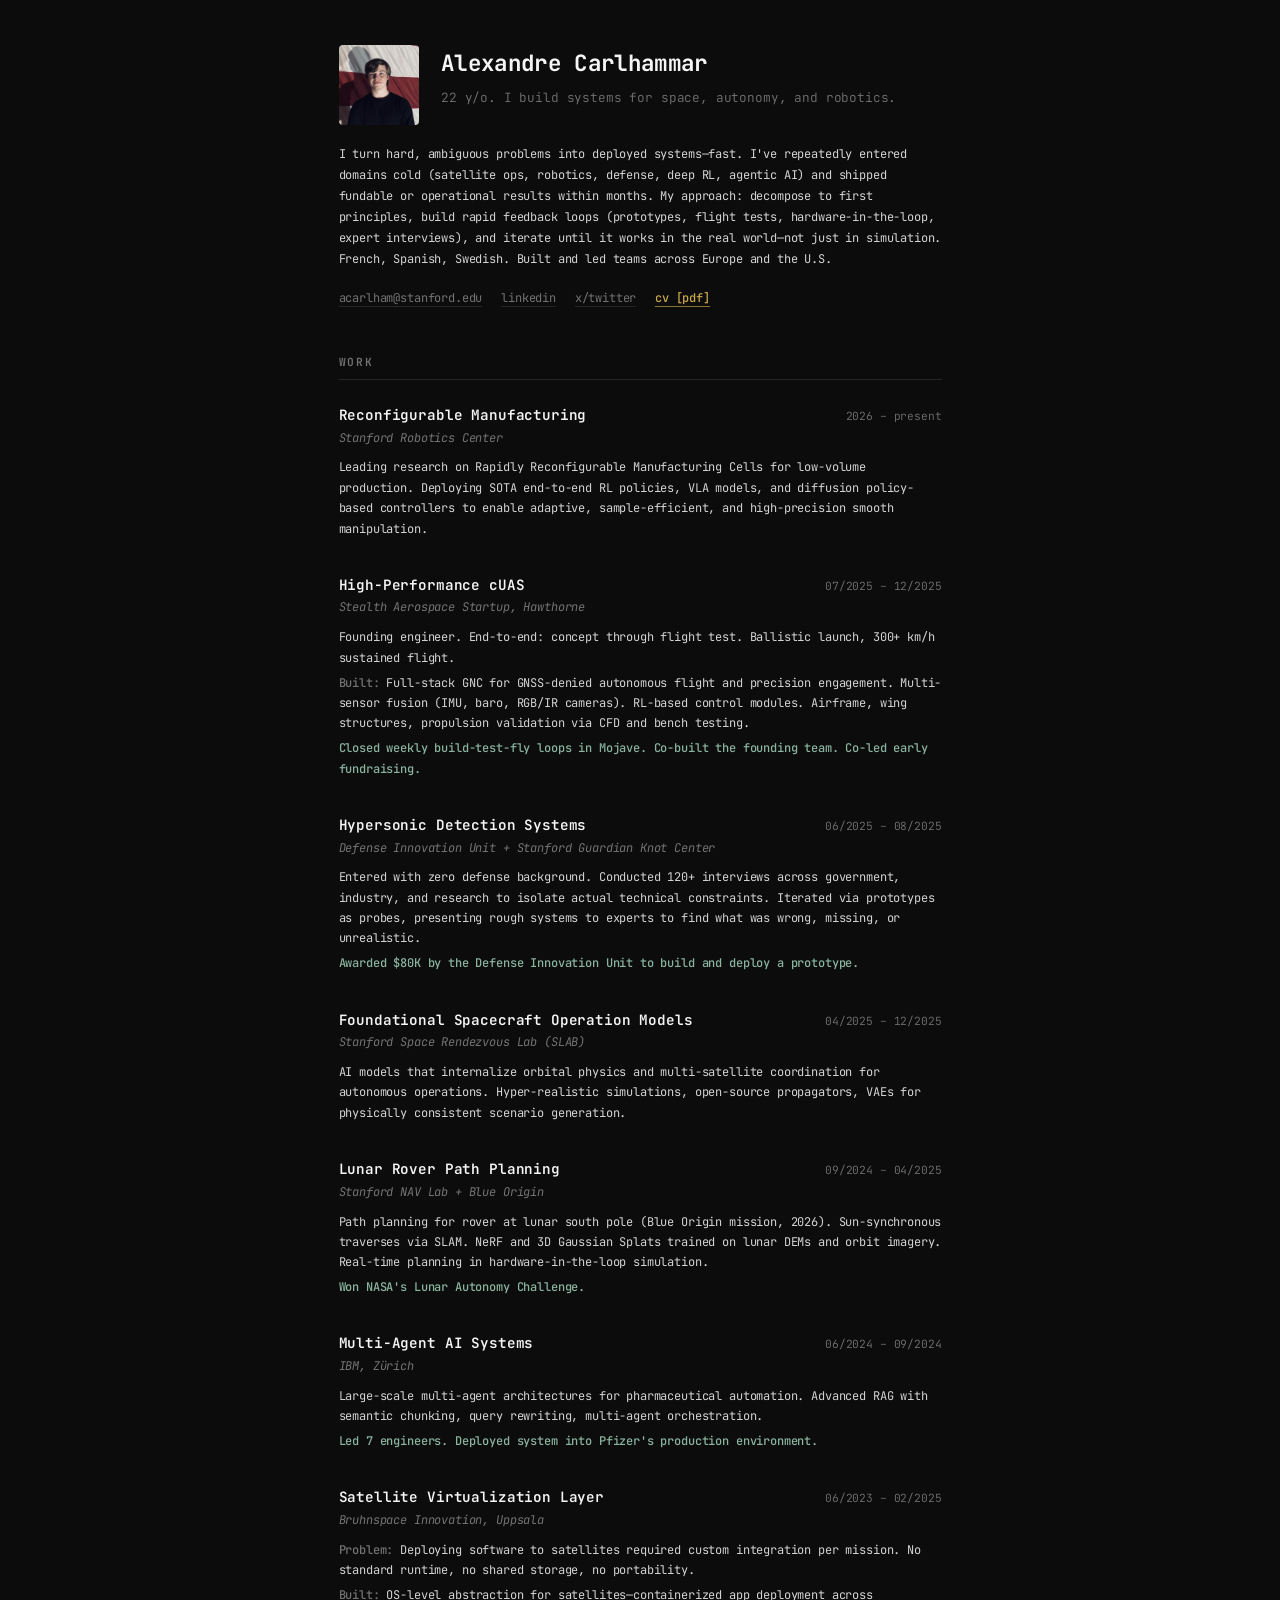
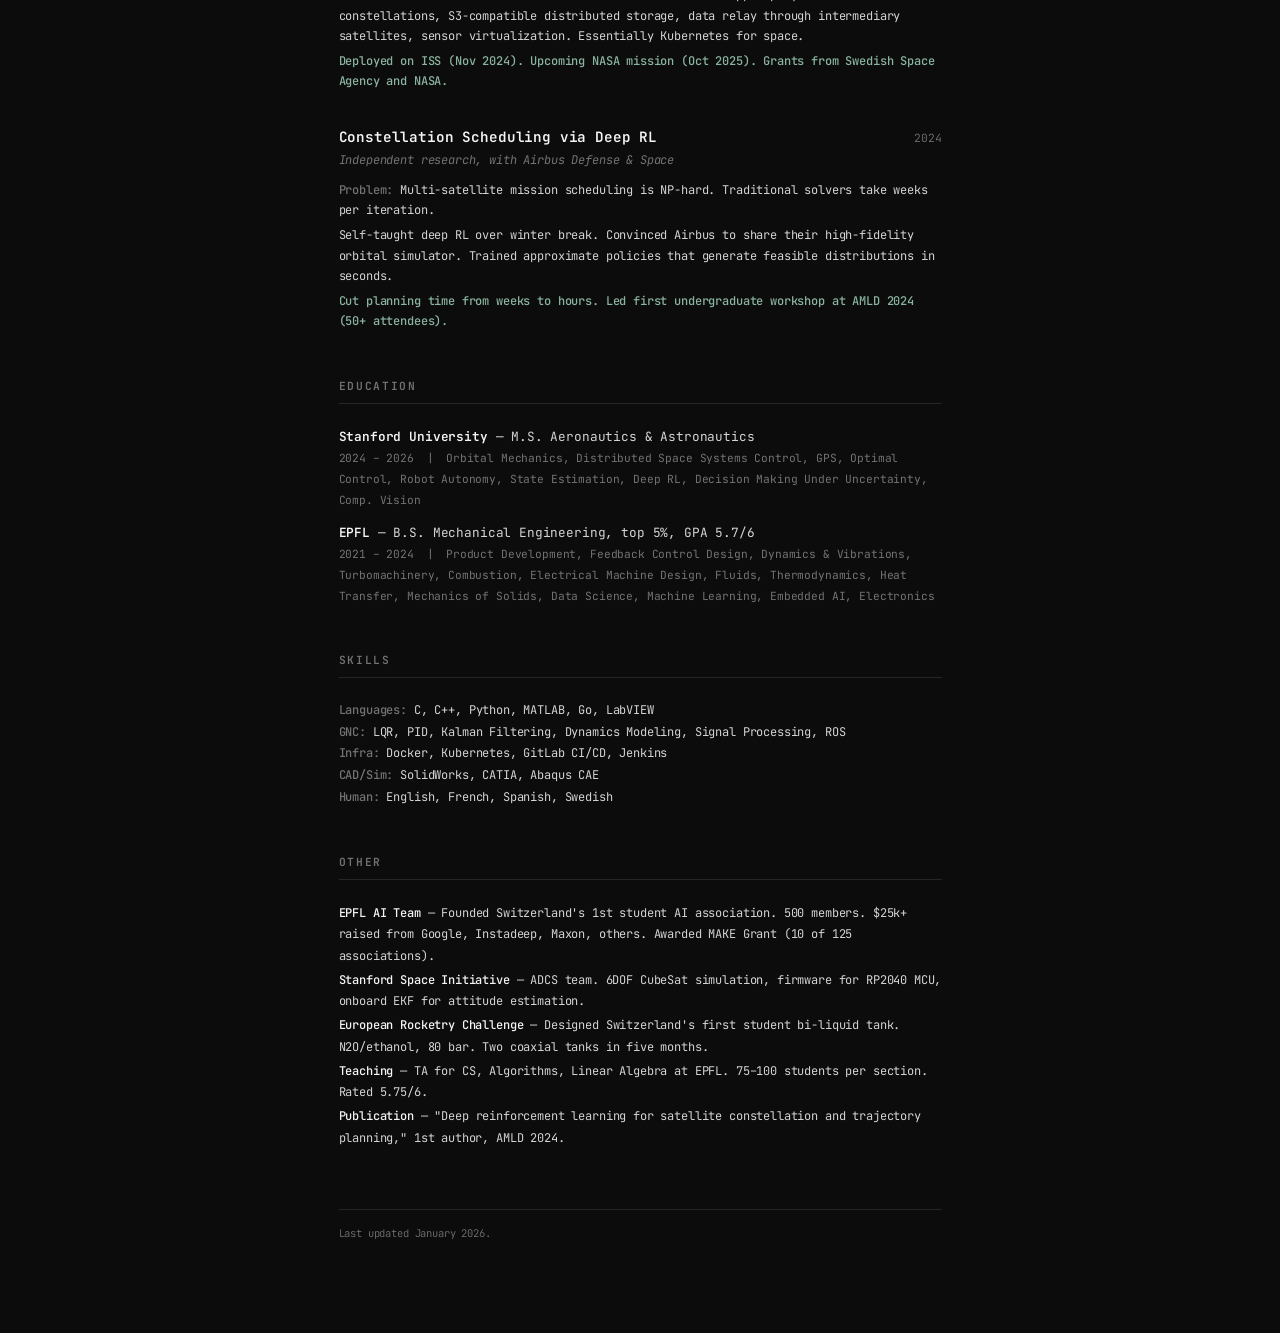
==== index.html @ ad72a918 "Clarify IBM/Pfizer deployment wording" ====
<!DOCTYPE html>
<html lang="en">
<head>
<meta charset="UTF-8">
<meta name="viewport" content="width=device-width, initial-scale=1.0">
<title>Alexandre Carlhammar</title>
<meta name="description" content="Systems engineer. Space, autonomy, robotics. Stanford MS Aero/Astro. Satellite systems deployed on ISS, autonomous UAS, lunar rover path planning, deep RL for constellation scheduling.">
<meta name="author" content="Alexandre Carlhammar">
<meta name="keywords" content="Alexandre Carlhammar, aerospace engineer, Stanford, EPFL, satellite systems, autonomous systems, GNC, deep reinforcement learning, space robotics">
<link rel="canonical" href="https://carlhammaralexandre.com/">

<!-- Open Graph -->
<meta property="og:type" content="website">
<meta property="og:title" content="Alexandre Carlhammar">
<meta property="og:description" content="Systems engineer. Space, autonomy, robotics. Satellite software deployed on ISS, autonomous UAS, lunar rover planning, deep RL for constellation scheduling.">
<meta property="og:url" content="https://carlhammaralexandre.com/">
<meta property="og:image" content="https://carlhammaralexandre.com/face_pic.jpg">
<meta property="og:site_name" content="Alexandre Carlhammar">

<!-- Twitter Card -->
<meta name="twitter:card" content="summary">
<meta name="twitter:title" content="Alexandre Carlhammar">
<meta name="twitter:description" content="Systems engineer. Space, autonomy, robotics. Satellite software deployed on ISS, autonomous UAS, lunar rover planning, deep RL for constellation scheduling.">
<meta name="twitter:image" content="https://carlhammaralexandre.com/face_pic.jpg">
<meta name="twitter:site" content="@acarlham">
<meta name="twitter:creator" content="@acarlham">
<style>
  @import url('https://fonts.googleapis.com/css2?family=JetBrains+Mono:ital,wght@0,300;0,400;0,500;0,600;0,700;1,400&display=swap');

  *, *::before, *::after { margin: 0; padding: 0; box-sizing: border-box; }

  :root {
    --bg: #0c0c0c;
    --fg: #d4d4d4;
    --fg-dim: #737373;
    --fg-bright: #f5f5f5;
    --accent: #c9a84c;
    --accent-dim: #8a7233;
    --result-color: #8ab4a0;
    --rule: #262626;
    --max-w: 72ch;
  }

  html {
    font-size: 15px;
    -webkit-text-size-adjust: 100%;
  }

  body {
    font-family: 'JetBrains Mono', 'SF Mono', 'Cascadia Code', 'Fira Code', 'Consolas', monospace;
    background: var(--bg);
    color: var(--fg);
    line-height: 1.65;
    padding: 3rem 1.5rem 6rem;
    max-width: var(--max-w);
    margin: 0 auto;
    font-weight: 400;
    letter-spacing: -0.01em;
  }

  a {
    color: var(--accent);
    text-decoration: none;
    border-bottom: 1px solid var(--accent-dim);
    transition: border-color 0.15s;
  }
  a:hover {
    border-color: var(--accent);
  }

  /* ── Header ── */
  header {
    margin-bottom: 3rem;
  }

  .header-top {
    display: flex;
    align-items: flex-start;
    gap: 1.5rem;
    margin-bottom: 1.25rem;
  }

  .headshot {
    width: 80px;
    height: 80px;
    border-radius: 4px;
    object-fit: cover;
    flex-shrink: 0;
    filter: grayscale(30%);
  }

  .header-text {
    flex: 1;
  }

  h1 {
    font-size: 1.5rem;
    font-weight: 700;
    color: var(--fg-bright);
    letter-spacing: -0.03em;
    margin-bottom: 0.35rem;
  }

  .tagline {
    color: var(--fg-dim);
    font-size: 0.85rem;
    font-weight: 300;
    margin-bottom: 0;
  }

  .about {
    font-size: 0.8rem;
    color: var(--fg);
    line-height: 1.75;
    margin-bottom: 1.25rem;
  }

  .contact {
    font-size: 0.8rem;
    color: var(--fg-dim);
    display: flex;
    flex-wrap: wrap;
    gap: 0.25rem 1.25rem;
  }

  .contact a {
    color: var(--fg-dim);
    border-bottom-color: var(--rule);
  }
  .contact a:hover {
    color: var(--accent);
    border-bottom-color: var(--accent);
  }

  .cv-link {
    color: var(--accent) !important;
    border-bottom-color: var(--accent-dim) !important;
    font-weight: 500;
  }
  .cv-link:hover {
    border-bottom-color: var(--accent) !important;
  }

  /* ── Sections ── */
  section {
    margin-bottom: 3rem;
  }

  h2 {
    font-size: 0.75rem;
    font-weight: 600;
    color: var(--fg-dim);
    text-transform: uppercase;
    letter-spacing: 0.15em;
    margin-bottom: 1.5rem;
    padding-bottom: 0.5rem;
    border-bottom: 1px solid var(--rule);
  }

  /* ── Project entries ── */
  .project {
    margin-bottom: 2.25rem;
  }

  .project-header {
    display: flex;
    justify-content: space-between;
    align-items: baseline;
    flex-wrap: wrap;
    gap: 0.25rem 1rem;
    margin-bottom: 0.15rem;
  }

  .project-title {
    font-size: 0.95rem;
    font-weight: 600;
    color: var(--fg-bright);
  }

  .project-meta {
    font-size: 0.75rem;
    color: var(--fg-dim);
    font-weight: 300;
    white-space: nowrap;
  }

  .project-org {
    font-size: 0.8rem;
    color: var(--fg-dim);
    font-weight: 400;
    font-style: italic;
    margin-bottom: 0.6rem;
  }

  .project-body {
    font-size: 0.8rem;
    color: var(--fg);
    line-height: 1.7;
  }

  .project-body p {
    margin-bottom: 0.3rem;
  }

  .label {
    color: var(--fg-dim);
    font-weight: 500;
  }

  .result {
    color: var(--result-color);
    font-weight: 500;
  }

  /* ── Compact lists ── */
  .edu-entry {
    margin-bottom: 0.75rem;
    font-size: 0.85rem;
  }

  .edu-entry .school {
    font-weight: 600;
    color: var(--fg-bright);
  }

  .edu-entry .degree {
    color: var(--fg);
  }

  .edu-entry .dates {
    color: var(--fg-dim);
    font-size: 0.75rem;
  }

  .skills-list {
    font-size: 0.8rem;
    color: var(--fg);
    line-height: 1.8;
  }

  .skills-list .cat {
    color: var(--fg-dim);
    font-weight: 500;
  }

  .other-list {
    font-size: 0.8rem;
    line-height: 1.8;
    color: var(--fg);
  }

  .other-item {
    margin-bottom: 0.15rem;
  }

  .other-item .highlight {
    color: var(--fg-bright);
    font-weight: 500;
  }

  /* ── Footer ── */
  footer {
    margin-top: 4rem;
    padding-top: 1rem;
    border-top: 1px solid var(--rule);
    font-size: 0.7rem;
    color: var(--fg-dim);
    font-weight: 300;
  }

  /* ── Responsive ── */
  @media (max-width: 520px) {
    html { font-size: 14px; }
    body { padding: 2rem 1.25rem 4rem; }
    .project-header { flex-direction: column; gap: 0; }
  }
</style>
</head>
<body>

<header>
  <div class="header-top">
    <img src="face_pic.jpg" alt="Alexandre Carlhammar" class="headshot">
    <div class="header-text">
      <h1>Alexandre Carlhammar</h1>
      <p class="tagline">22 y/o. I build systems for space, autonomy, and robotics.</p>
    </div>
  </div>
  <p class="about">I turn hard, ambiguous problems into deployed systems&mdash;fast. I've repeatedly entered domains cold (satellite ops, robotics, defense, deep RL, agentic AI) and shipped fundable or operational results within months. My approach: decompose to first principles, build rapid feedback loops (prototypes, flight tests, hardware-in-the-loop, expert interviews), and iterate until it works in the real world&mdash;not just in simulation. French, Spanish, Swedish. Built and led teams across Europe and the U.S.</p>
  <div class="contact">
    <span><a href="mailto:acarlham@stanford.edu">acarlham@stanford.edu</a></span>
    <span><a href="https://www.linkedin.com/in/alexandre-carlhammar">linkedin</a></span>
    <span><a href="https://x.com/acarlham">x/twitter</a></span>
    <span><a class="cv-link" href="CARLHAMMAR_Alexandre_CV_012026.pdf">cv [pdf]</a></span>
  </div>
</header>

<section>
  <h2>Work</h2>

  <div class="project">
    <div class="project-header">
      <span class="project-title">Reconfigurable Manufacturing</span>
      <span class="project-meta">2026 &ndash; present</span>
    </div>
    <div class="project-org">Stanford Robotics Center</div>
    <div class="project-body">
      <p>Leading research on Rapidly Reconfigurable Manufacturing Cells for low-volume production. Deploying SOTA end-to-end RL policies, VLA models, and diffusion policy-based controllers to enable adaptive, sample-efficient, and high-precision smooth manipulation.</p>
    </div>
  </div>

  <div class="project">
    <div class="project-header">
      <span class="project-title">High-Performance cUAS</span>
      <span class="project-meta">07/2025 &ndash; 12/2025</span>
    </div>
    <div class="project-org">Stealth Aerospace Startup, Hawthorne</div>
    <div class="project-body">
      <p>Founding engineer. End-to-end: concept through flight test. Ballistic launch, 300+ km/h sustained flight.</p>
      <p><span class="label">Built:</span> Full-stack GNC for GNSS-denied autonomous flight and precision engagement. Multi-sensor fusion (IMU, baro, RGB/IR cameras). RL-based control modules. Airframe, wing structures, propulsion validation via CFD and bench testing.</p>
      <p><span class="result">Closed weekly build-test-fly loops in Mojave. Co-built the founding team. Co-led early fundraising.</span></p>
    </div>
  </div>

  <div class="project">
    <div class="project-header">
      <span class="project-title">Hypersonic Detection Systems</span>
      <span class="project-meta">06/2025 &ndash; 08/2025</span>
    </div>
    <div class="project-org">Defense Innovation Unit + Stanford Guardian Knot Center</div>
    <div class="project-body">
      <p>Entered with zero defense background. Conducted 120+ interviews across government, industry, and research to isolate actual technical constraints. Iterated via prototypes as probes, presenting rough systems to experts to find what was wrong, missing, or unrealistic.</p>
      <p><span class="result">Awarded $80K by the Defense Innovation Unit to build and deploy a prototype.</span></p>
    </div>
  </div>

  <div class="project">
    <div class="project-header">
      <span class="project-title">Foundational Spacecraft Operation Models</span>
      <span class="project-meta">04/2025 &ndash; 12/2025</span>
    </div>
    <div class="project-org">Stanford Space Rendezvous Lab (SLAB)</div>
    <div class="project-body">
      <p>AI models that internalize orbital physics and multi-satellite coordination for autonomous operations. Hyper-realistic simulations, open-source propagators, VAEs for physically consistent scenario generation.</p>
    </div>
  </div>

  <div class="project">
    <div class="project-header">
      <span class="project-title">Lunar Rover Path Planning</span>
      <span class="project-meta">09/2024 &ndash; 04/2025</span>
    </div>
    <div class="project-org">Stanford NAV Lab + Blue Origin</div>
    <div class="project-body">
      <p>Path planning for rover at lunar south pole (Blue Origin mission, 2026). Sun-synchronous traverses via SLAM. NeRF and 3D Gaussian Splats trained on lunar DEMs and orbit imagery. Real-time planning in hardware-in-the-loop simulation.</p>
      <p><span class="result">Won NASA's Lunar Autonomy Challenge.</span></p>
    </div>
  </div>

  <div class="project">
    <div class="project-header">
      <span class="project-title">Multi-Agent AI Systems</span>
      <span class="project-meta">06/2024 &ndash; 09/2024</span>
    </div>
    <div class="project-org">IBM, Z&uuml;rich</div>
    <div class="project-body">
      <p>Large-scale multi-agent architectures for pharmaceutical automation. Advanced RAG with semantic chunking, query rewriting, multi-agent orchestration.</p>
      <p><span class="result">Led 7 engineers. Deployed system into Pfizer's production environment.</span></p>
    </div>
  </div>

  <div class="project">
    <div class="project-header">
      <span class="project-title">Satellite Virtualization Layer</span>
      <span class="project-meta">06/2023 &ndash; 02/2025</span>
    </div>
    <div class="project-org">Bruhnspace Innovation, Uppsala</div>
    <div class="project-body">
      <p><span class="label">Problem:</span> Deploying software to satellites required custom integration per mission. No standard runtime, no shared storage, no portability.</p>
      <p><span class="label">Built:</span> OS-level abstraction for satellites&mdash;containerized app deployment across constellations, S3-compatible distributed storage, data relay through intermediary satellites, sensor virtualization. Essentially Kubernetes for space.</p>
      <p><span class="result">Deployed on ISS (Nov 2024). Upcoming NASA mission (Oct 2025). Grants from Swedish Space Agency and NASA.</span></p>
    </div>
  </div>

  <div class="project">
    <div class="project-header">
      <span class="project-title">Constellation Scheduling via Deep RL</span>
      <span class="project-meta">2024</span>
    </div>
    <div class="project-org">Independent research, with Airbus Defense &amp; Space</div>
    <div class="project-body">
      <p><span class="label">Problem:</span> Multi-satellite mission scheduling is NP-hard. Traditional solvers take weeks per iteration.</p>
      <p>Self-taught deep RL over winter break. Convinced Airbus to share their high-fidelity orbital simulator. Trained approximate policies that generate feasible distributions in seconds.</p>
      <p><span class="result">Cut planning time from weeks to hours. Led first undergraduate workshop at AMLD 2024 (50+ attendees).</span></p>
    </div>
  </div>

</section>

<section>
  <h2>Education</h2>
  <div class="edu-entry">
    <span class="school">Stanford University</span> &mdash; <span class="degree">M.S. Aeronautics &amp; Astronautics</span><br>
    <span class="dates">2024 &ndash; 2026 &ensp;|&ensp; Orbital Mechanics, Distributed Space Systems Control, GPS, Optimal Control, Robot Autonomy, State Estimation, Deep RL, Decision Making Under Uncertainty, Comp. Vision</span>
  </div>
  <div class="edu-entry">
    <span class="school">EPFL</span> &mdash; <span class="degree">B.S. Mechanical Engineering, top 5%, GPA 5.7/6</span><br>
    <span class="dates">2021 &ndash; 2024 &ensp;|&ensp; Product Development, Feedback Control Design, Dynamics &amp; Vibrations, Turbomachinery, Combustion, Electrical Machine Design, Fluids, Thermodynamics, Heat Transfer, Mechanics of Solids, Data Science, Machine Learning, Embedded AI, Electronics</span>
  </div>
</section>

<section>
  <h2>Skills</h2>
  <div class="skills-list">
    <span class="cat">Languages:</span> C, C++, Python, MATLAB, Go, LabVIEW<br>
    <span class="cat">GNC:</span> LQR, PID, Kalman Filtering, Dynamics Modeling, Signal Processing, ROS<br>
    <span class="cat">Infra:</span> Docker, Kubernetes, GitLab CI/CD, Jenkins<br>
    <span class="cat">CAD/Sim:</span> SolidWorks, CATIA, Abaqus CAE<br>
    <span class="cat">Human:</span> English, French, Spanish, Swedish
  </div>
</section>

<section>
  <h2>Other</h2>
  <div class="other-list">
    <div class="other-item"><span class="highlight">EPFL AI Team</span> &mdash; Founded Switzerland's 1st student AI association. 500 members. $25k+ raised from Google, Instadeep, Maxon, others. Awarded MAKE Grant (10 of 125 associations).</div>
    <div class="other-item"><span class="highlight">Stanford Space Initiative</span> &mdash; ADCS team. 6DOF CubeSat simulation, firmware for RP2040 MCU, onboard EKF for attitude estimation.</div>
    <div class="other-item"><span class="highlight">European Rocketry Challenge</span> &mdash; Designed Switzerland's first student bi-liquid tank. N2O/ethanol, 80 bar. Two coaxial tanks in five months.</div>
    <div class="other-item"><span class="highlight">Teaching</span> &mdash; TA for CS, Algorithms, Linear Algebra at EPFL. 75&ndash;100 students per section. Rated 5.75/6.</div>
    <div class="other-item"><span class="highlight">Publication</span> &mdash; "Deep reinforcement learning for satellite constellation and trajectory planning," 1st author, AMLD 2024.</div>
  </div>
</section>

<footer>
  Last updated January 2026.
</footer>

</body>
</html>
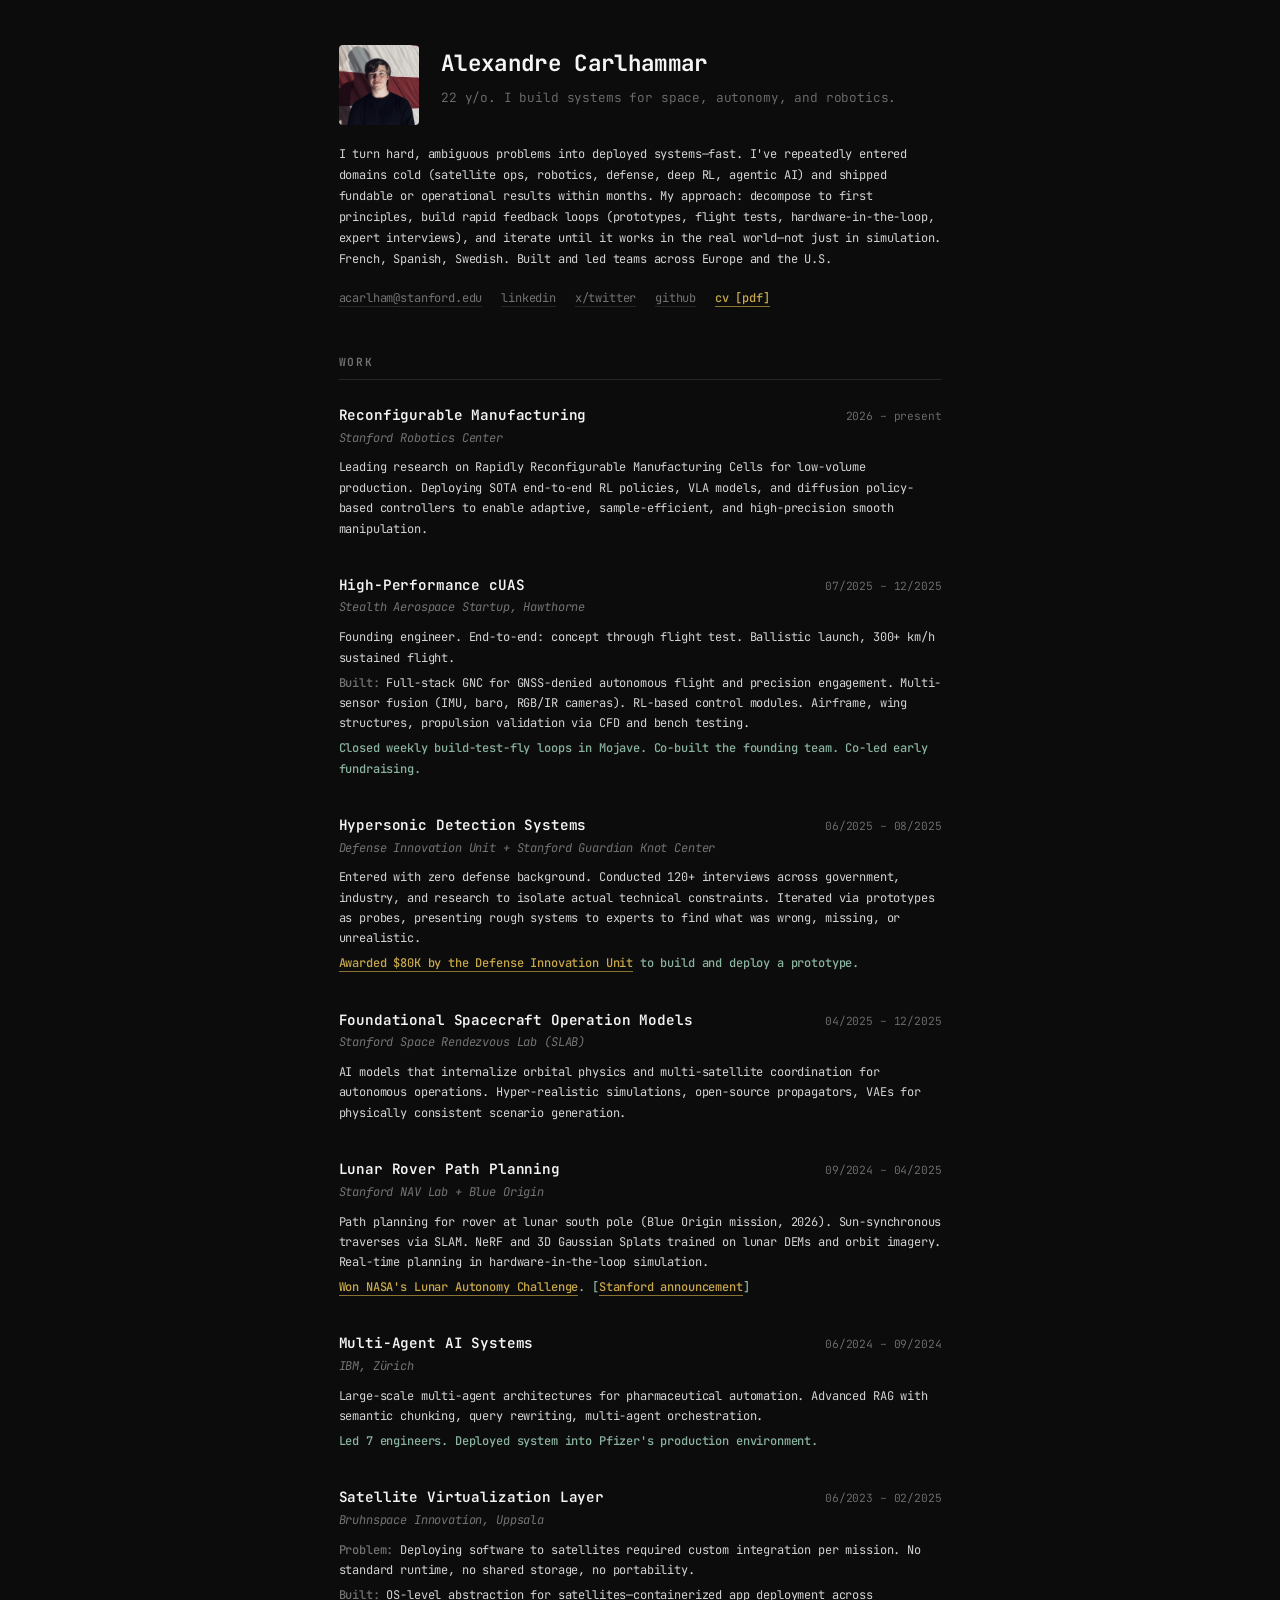
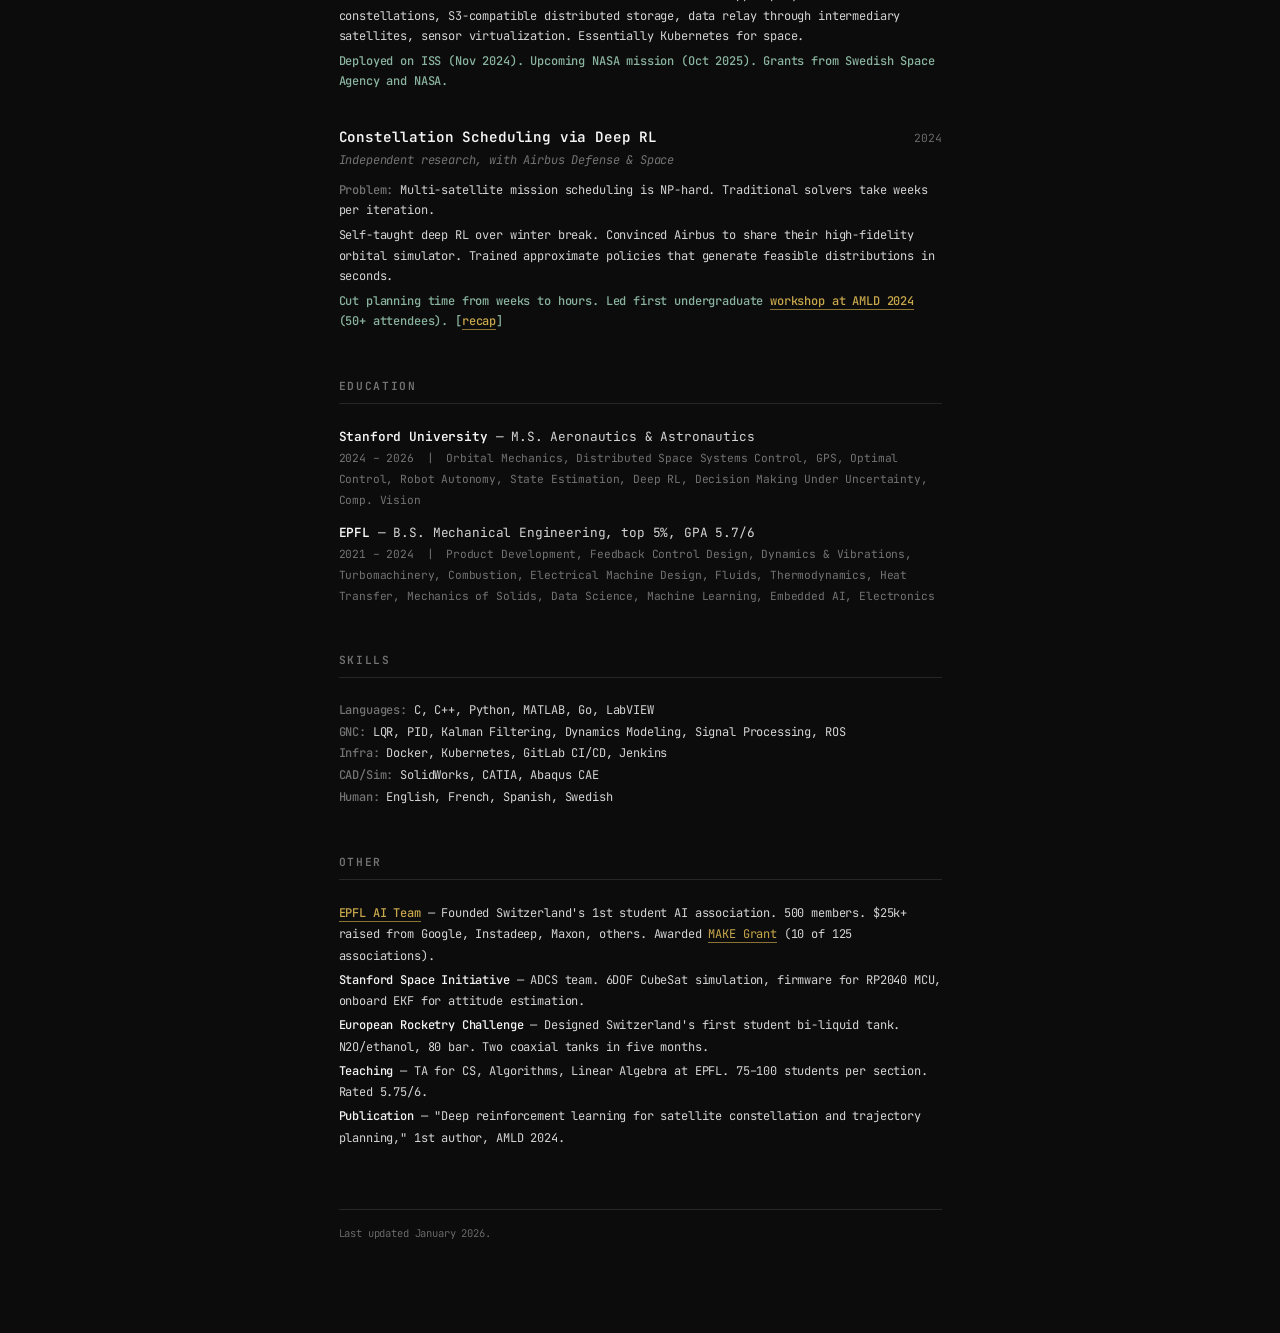
==== commit db37eb7a: "Add links to projects and GitHub to contact bar" ====
--- a/index.html
+++ b/index.html
@@ -212,6 +212,14 @@
     font-weight: 500;
   }
 
+  .result a {
+    color: var(--accent);
+    border-bottom-color: var(--accent-dim);
+  }
+  .result a:hover {
+    border-bottom-color: var(--accent);
+  }
+
   /* ── Compact lists ── */
   .edu-entry {
     margin-bottom: 0.75rem;
@@ -291,6 +299,7 @@
     <span><a href="mailto:acarlham@stanford.edu">acarlham@stanford.edu</a></span>
     <span><a href="https://www.linkedin.com/in/alexandre-carlhammar">linkedin</a></span>
     <span><a href="https://x.com/acarlham">x/twitter</a></span>
+    <span><a href="https://github.com/alex-crlhmmr">github</a></span>
     <span><a class="cv-link" href="CARLHAMMAR_Alexandre_CV_012026.pdf">cv [pdf]</a></span>
   </div>
 </header>
@@ -330,7 +339,7 @@
     <div class="project-org">Defense Innovation Unit + Stanford Guardian Knot Center</div>
     <div class="project-body">
       <p>Entered with zero defense background. Conducted 120+ interviews across government, industry, and research to isolate actual technical constraints. Iterated via prototypes as probes, presenting rough systems to experts to find what was wrong, missing, or unrealistic.</p>
-      <p><span class="result">Awarded $80K by the Defense Innovation Unit to build and deploy a prototype.</span></p>
+      <p><span class="result"><a href="https://stanfordh4d.substack.com/p/h4d-team-hyperwatch-goes-hypersonic">Awarded $80K by the Defense Innovation Unit</a> to build and deploy a prototype.</span></p>
     </div>
   </div>
 
@@ -353,7 +362,7 @@
     <div class="project-org">Stanford NAV Lab + Blue Origin</div>
     <div class="project-body">
       <p>Path planning for rover at lunar south pole (Blue Origin mission, 2026). Sun-synchronous traverses via SLAM. NeRF and 3D Gaussian Splats trained on lunar DEMs and orbit imagery. Real-time planning in hardware-in-the-loop simulation.</p>
-      <p><span class="result">Won NASA's Lunar Autonomy Challenge.</span></p>
+      <p><span class="result"><a href="https://www.nasa.gov/directorates/stmd/top-prize-awarded-in-lunar-autonomy-challenge-to-virtually-map-moons-surface/">Won NASA's Lunar Autonomy Challenge</a>. [<a href="https://www.linkedin.com/posts/stanford-university-department-of-aeronautics-astronautics_stanfordengineering-stanfordaeroastro-navlab-activity-7350950987383140354-2B20">Stanford announcement</a>]</span></p>
     </div>
   </div>
 
@@ -391,7 +400,7 @@
     <div class="project-body">
       <p><span class="label">Problem:</span> Multi-satellite mission scheduling is NP-hard. Traditional solvers take weeks per iteration.</p>
       <p>Self-taught deep RL over winter break. Convinced Airbus to share their high-fidelity orbital simulator. Trained approximate policies that generate feasible distributions in seconds.</p>
-      <p><span class="result">Cut planning time from weeks to hours. Led first undergraduate workshop at AMLD 2024 (50+ attendees).</span></p>
+      <p><span class="result">Cut planning time from weeks to hours. Led first undergraduate <a href="https://x.com/appliedmldays/status/1771847099535020448">workshop at AMLD 2024</a> (50+ attendees). [<a href="https://www.linkedin.com/posts/alexandre-carlhammar_reflecting-on-a-fantastic-experience-two-activity-7184822621979447296-3ujh">recap</a>]</span></p>
     </div>
   </div>
 
@@ -423,7 +432,7 @@
 <section>
   <h2>Other</h2>
   <div class="other-list">
-    <div class="other-item"><span class="highlight">EPFL AI Team</span> &mdash; Founded Switzerland's 1st student AI association. 500 members. $25k+ raised from Google, Instadeep, Maxon, others. Awarded MAKE Grant (10 of 125 associations).</div>
+    <div class="other-item"><span class="highlight"><a href="https://epflaiteam.ch/home">EPFL AI Team</a></span> &mdash; Founded Switzerland's 1st student AI association. 500 members. $25k+ raised from Google, Instadeep, Maxon, others. Awarded <a href="https://make.epfl.ch/projects/33/association-epfl-ai-team-33">MAKE Grant</a> (10 of 125 associations).</div>
     <div class="other-item"><span class="highlight">Stanford Space Initiative</span> &mdash; ADCS team. 6DOF CubeSat simulation, firmware for RP2040 MCU, onboard EKF for attitude estimation.</div>
     <div class="other-item"><span class="highlight">European Rocketry Challenge</span> &mdash; Designed Switzerland's first student bi-liquid tank. N2O/ethanol, 80 bar. Two coaxial tanks in five months.</div>
     <div class="other-item"><span class="highlight">Teaching</span> &mdash; TA for CS, Algorithms, Linear Algebra at EPFL. 75&ndash;100 students per section. Rated 5.75/6.</div>
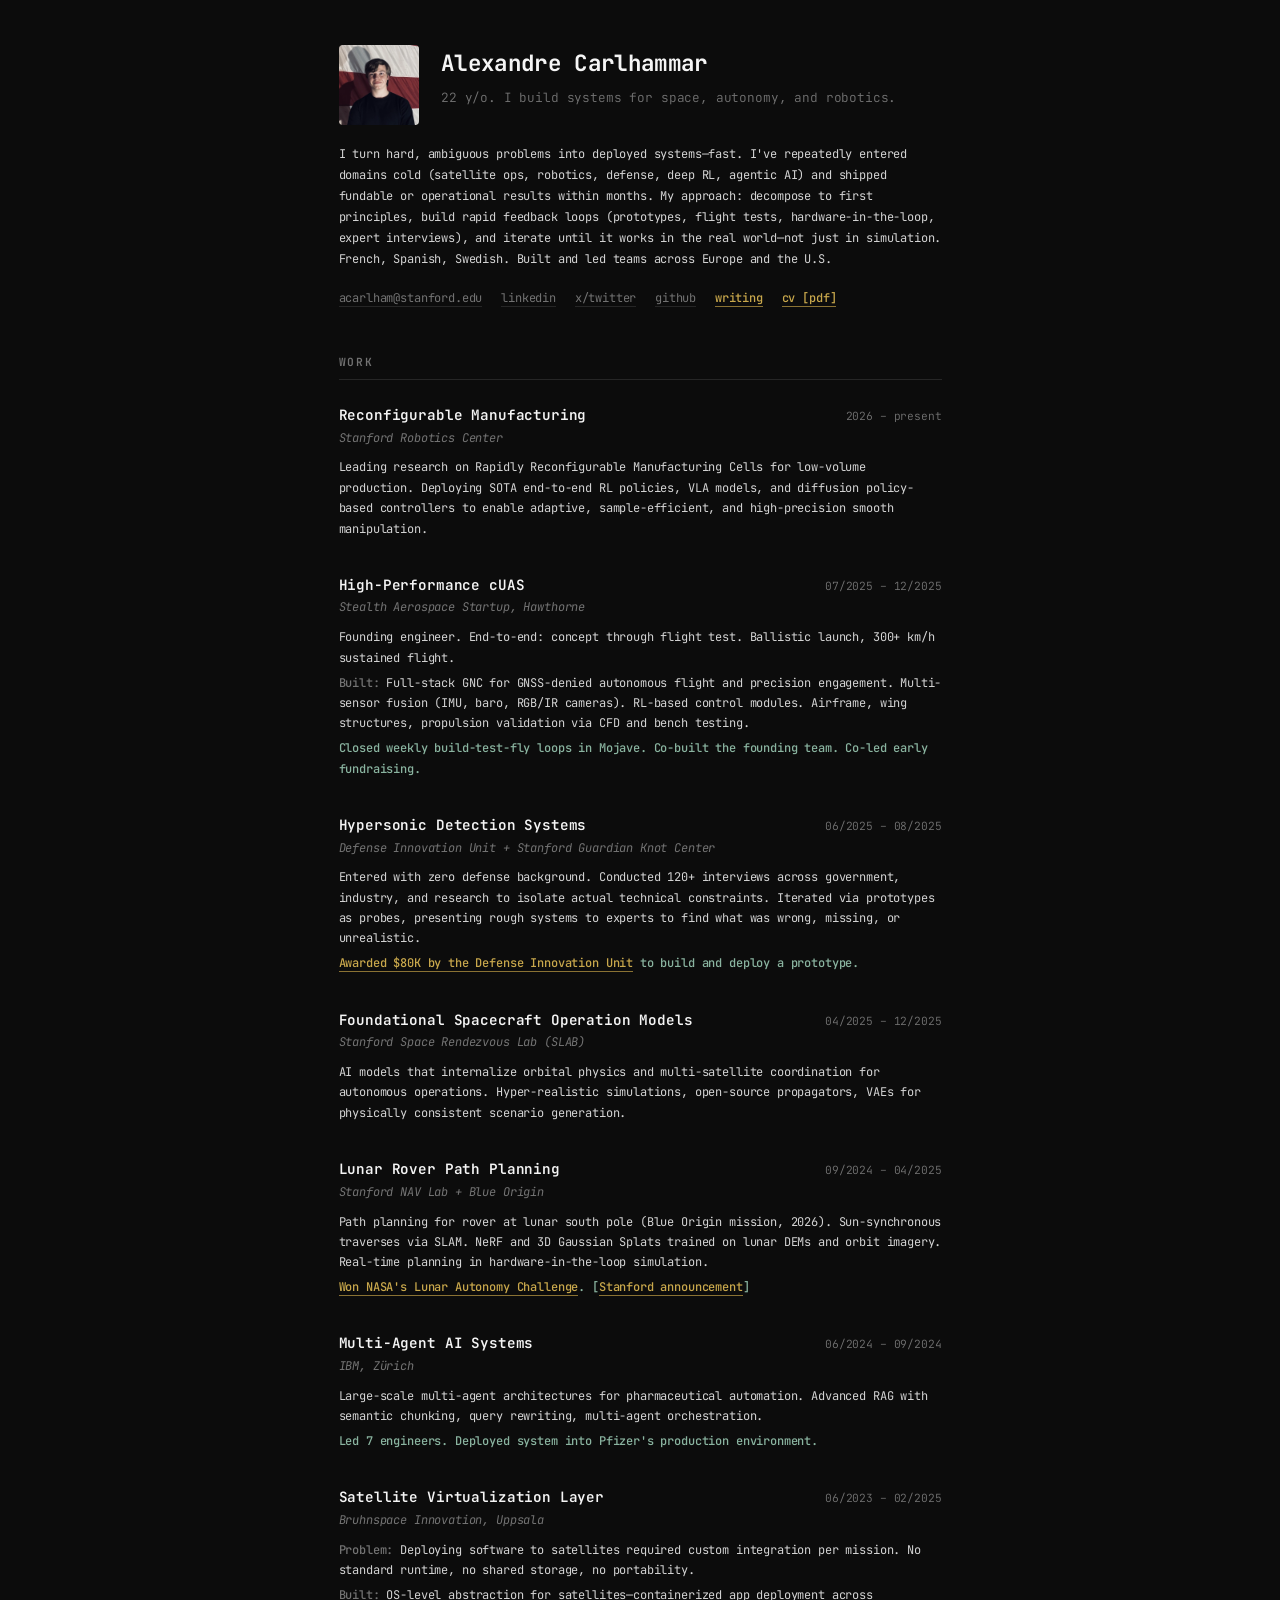
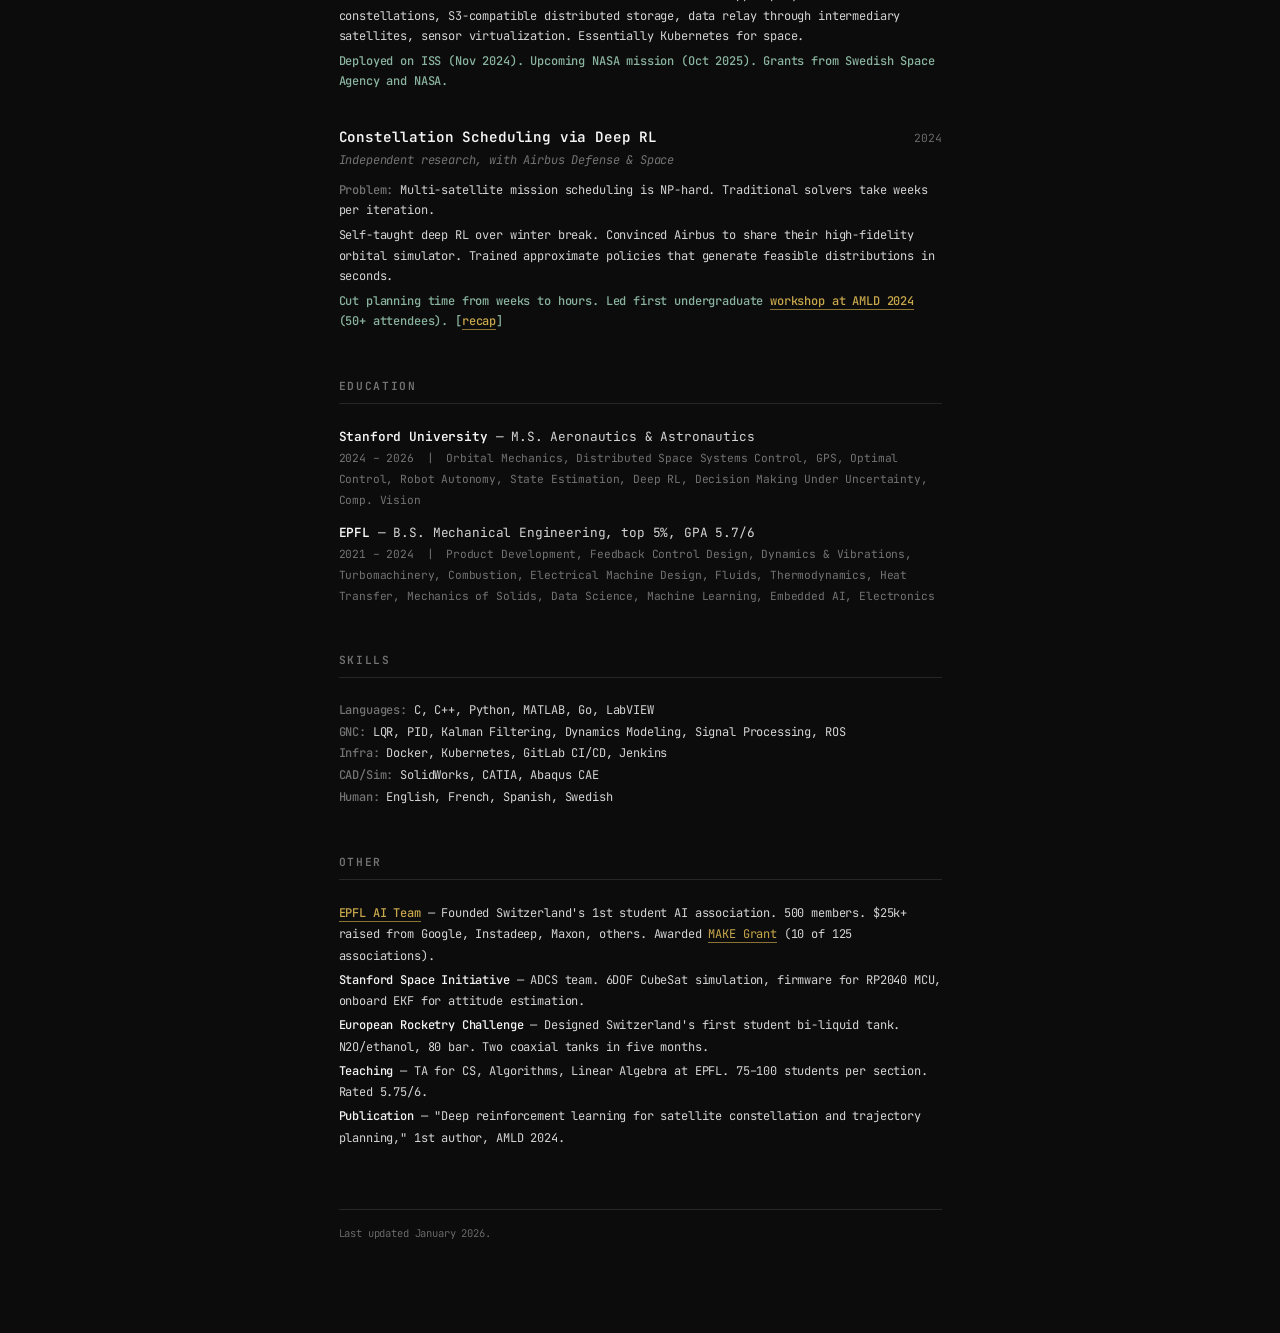
==== commit 987498b0: "Add writing section with essay: The Trunk, Not The Leaf - Writing index page listing essays - Full e" ====
--- a/index.html
+++ b/index.html
@@ -3,7 +3,9 @@
 <head>
 <meta charset="UTF-8">
 <meta name="viewport" content="width=device-width, initial-scale=1.0">
+<meta name="format-detection" content="telephone=no, date=no, email=no, address=no">
 <title>Alexandre Carlhammar</title>
+<link rel="icon" href="data:image/svg+xml,<svg xmlns='http://www.w3.org/2000/svg' viewBox='0 0 32 32'><rect width='32' height='32' rx='4' fill='%230c0c0c'/><text x='16' y='22' font-family='monospace' font-size='16' font-weight='bold' fill='%23c9a84c' text-anchor='middle'>AC</text></svg>">
 <meta name="description" content="Systems engineer. Space, autonomy, robotics. Stanford MS Aero/Astro. Satellite systems deployed on ISS, autonomous UAS, lunar rover path planning, deep RL for constellation scheduling.">
 <meta name="author" content="Alexandre Carlhammar">
 <meta name="keywords" content="Alexandre Carlhammar, aerospace engineer, Stanford, EPFL, satellite systems, autonomous systems, GNC, deep reinforcement learning, space robotics">
@@ -300,7 +302,8 @@
     <span><a href="https://www.linkedin.com/in/alexandre-carlhammar">linkedin</a></span>
     <span><a href="https://x.com/acarlham">x/twitter</a></span>
     <span><a href="https://github.com/alex-crlhmmr">github</a></span>
-    <span><a class="cv-link" href="CARLHAMMAR_Alexandre_CV_012026.pdf">cv [pdf]</a></span>
+    <span><a class="cv-link" href="writing.html">writing</a></span>
+    <span><a class="cv-link" href="CARLHAMMAR_Alexandre_CV_020326.pdf">cv [pdf]</a></span>
   </div>
 </header>
 
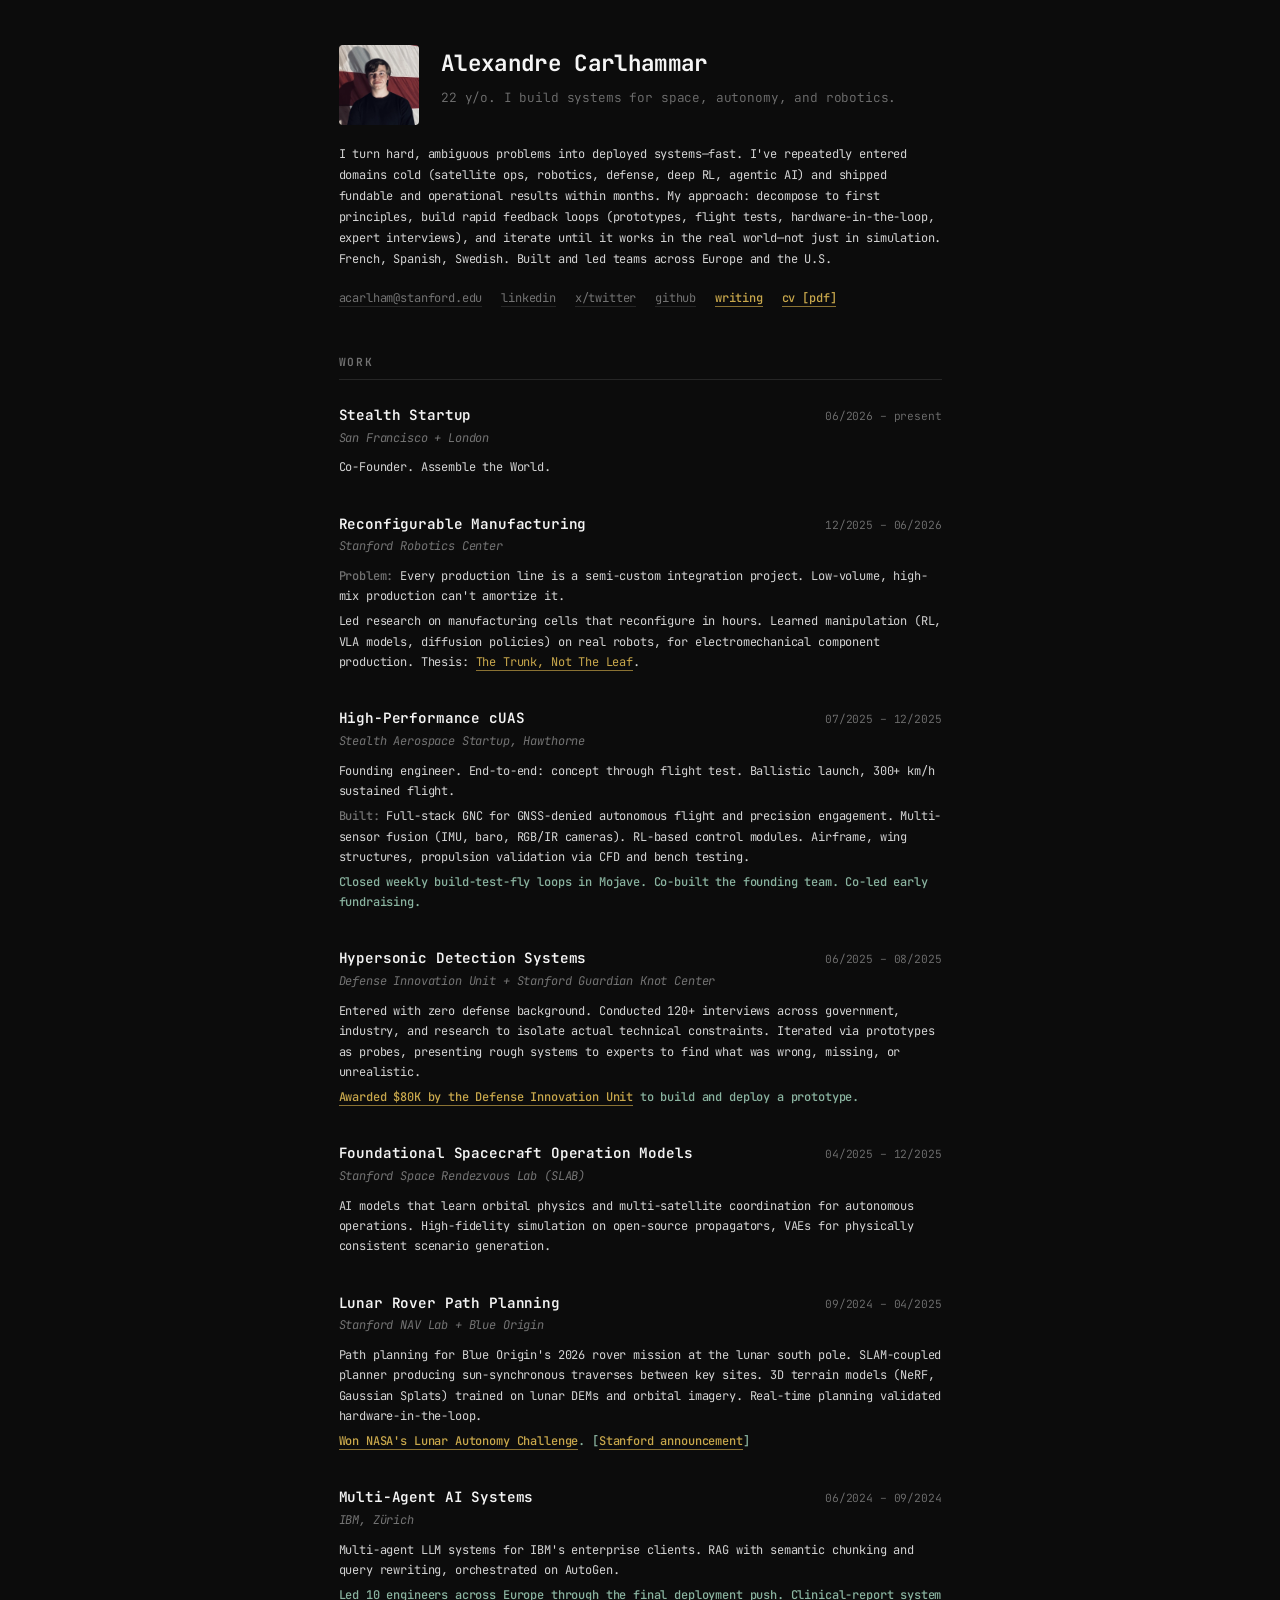
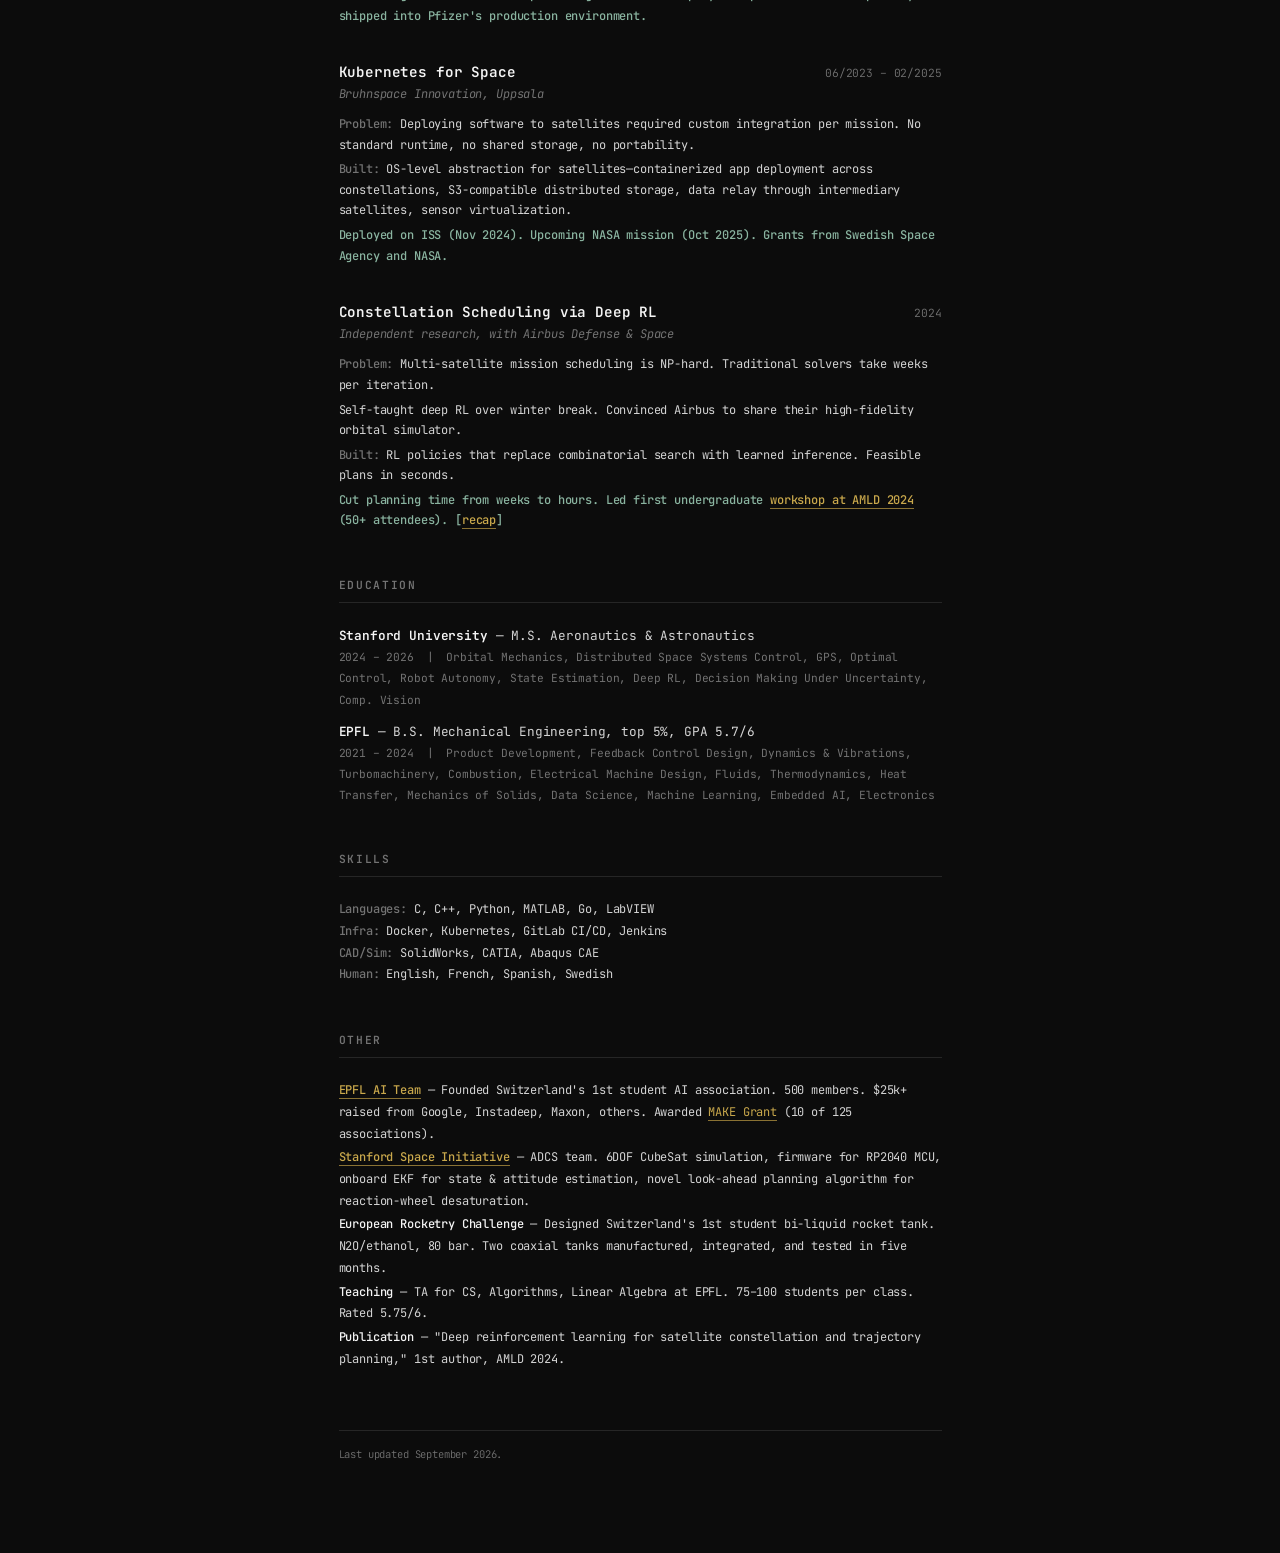
==== commit 09aeb29c: "Add stealth startup entry, tighten project copy, update footer date Co-Authored-By: Claude Fable 5.1" ====
--- a/index.html
+++ b/index.html
@@ -26,265 +26,7 @@
 <meta name="twitter:image" content="https://carlhammaralexandre.com/face_pic.jpg">
 <meta name="twitter:site" content="@acarlham">
 <meta name="twitter:creator" content="@acarlham">
-<style>
-  @import url('https://fonts.googleapis.com/css2?family=JetBrains+Mono:ital,wght@0,300;0,400;0,500;0,600;0,700;1,400&display=swap');
-
-  *, *::before, *::after { margin: 0; padding: 0; box-sizing: border-box; }
-
-  :root {
-    --bg: #0c0c0c;
-    --fg: #d4d4d4;
-    --fg-dim: #737373;
-    --fg-bright: #f5f5f5;
-    --accent: #c9a84c;
-    --accent-dim: #8a7233;
-    --result-color: #8ab4a0;
-    --rule: #262626;
-    --max-w: 72ch;
-  }
-
-  html {
-    font-size: 15px;
-    -webkit-text-size-adjust: 100%;
-  }
-
-  body {
-    font-family: 'JetBrains Mono', 'SF Mono', 'Cascadia Code', 'Fira Code', 'Consolas', monospace;
-    background: var(--bg);
-    color: var(--fg);
-    line-height: 1.65;
-    padding: 3rem 1.5rem 6rem;
-    max-width: var(--max-w);
-    margin: 0 auto;
-    font-weight: 400;
-    letter-spacing: -0.01em;
-  }
-
-  a {
-    color: var(--accent);
-    text-decoration: none;
-    border-bottom: 1px solid var(--accent-dim);
-    transition: border-color 0.15s;
-  }
-  a:hover {
-    border-color: var(--accent);
-  }
-
-  /* ── Header ── */
-  header {
-    margin-bottom: 3rem;
-  }
-
-  .header-top {
-    display: flex;
-    align-items: flex-start;
-    gap: 1.5rem;
-    margin-bottom: 1.25rem;
-  }
-
-  .headshot {
-    width: 80px;
-    height: 80px;
-    border-radius: 4px;
-    object-fit: cover;
-    flex-shrink: 0;
-    filter: grayscale(30%);
-  }
-
-  .header-text {
-    flex: 1;
-  }
-
-  h1 {
-    font-size: 1.5rem;
-    font-weight: 700;
-    color: var(--fg-bright);
-    letter-spacing: -0.03em;
-    margin-bottom: 0.35rem;
-  }
-
-  .tagline {
-    color: var(--fg-dim);
-    font-size: 0.85rem;
-    font-weight: 300;
-    margin-bottom: 0;
-  }
-
-  .about {
-    font-size: 0.8rem;
-    color: var(--fg);
-    line-height: 1.75;
-    margin-bottom: 1.25rem;
-  }
-
-  .contact {
-    font-size: 0.8rem;
-    color: var(--fg-dim);
-    display: flex;
-    flex-wrap: wrap;
-    gap: 0.25rem 1.25rem;
-  }
-
-  .contact a {
-    color: var(--fg-dim);
-    border-bottom-color: var(--rule);
-  }
-  .contact a:hover {
-    color: var(--accent);
-    border-bottom-color: var(--accent);
-  }
-
-  .cv-link {
-    color: var(--accent) !important;
-    border-bottom-color: var(--accent-dim) !important;
-    font-weight: 500;
-  }
-  .cv-link:hover {
-    border-bottom-color: var(--accent) !important;
-  }
-
-  /* ── Sections ── */
-  section {
-    margin-bottom: 3rem;
-  }
-
-  h2 {
-    font-size: 0.75rem;
-    font-weight: 600;
-    color: var(--fg-dim);
-    text-transform: uppercase;
-    letter-spacing: 0.15em;
-    margin-bottom: 1.5rem;
-    padding-bottom: 0.5rem;
-    border-bottom: 1px solid var(--rule);
-  }
-
-  /* ── Project entries ── */
-  .project {
-    margin-bottom: 2.25rem;
-  }
-
-  .project-header {
-    display: flex;
-    justify-content: space-between;
-    align-items: baseline;
-    flex-wrap: wrap;
-    gap: 0.25rem 1rem;
-    margin-bottom: 0.15rem;
-  }
-
-  .project-title {
-    font-size: 0.95rem;
-    font-weight: 600;
-    color: var(--fg-bright);
-  }
-
-  .project-meta {
-    font-size: 0.75rem;
-    color: var(--fg-dim);
-    font-weight: 300;
-    white-space: nowrap;
-  }
-
-  .project-org {
-    font-size: 0.8rem;
-    color: var(--fg-dim);
-    font-weight: 400;
-    font-style: italic;
-    margin-bottom: 0.6rem;
-  }
-
-  .project-body {
-    font-size: 0.8rem;
-    color: var(--fg);
-    line-height: 1.7;
-  }
-
-  .project-body p {
-    margin-bottom: 0.3rem;
-  }
-
-  .label {
-    color: var(--fg-dim);
-    font-weight: 500;
-  }
-
-  .result {
-    color: var(--result-color);
-    font-weight: 500;
-  }
-
-  .result a {
-    color: var(--accent);
-    border-bottom-color: var(--accent-dim);
-  }
-  .result a:hover {
-    border-bottom-color: var(--accent);
-  }
-
-  /* ── Compact lists ── */
-  .edu-entry {
-    margin-bottom: 0.75rem;
-    font-size: 0.85rem;
-  }
-
-  .edu-entry .school {
-    font-weight: 600;
-    color: var(--fg-bright);
-  }
-
-  .edu-entry .degree {
-    color: var(--fg);
-  }
-
-  .edu-entry .dates {
-    color: var(--fg-dim);
-    font-size: 0.75rem;
-  }
-
-  .skills-list {
-    font-size: 0.8rem;
-    color: var(--fg);
-    line-height: 1.8;
-  }
-
-  .skills-list .cat {
-    color: var(--fg-dim);
-    font-weight: 500;
-  }
-
-  .other-list {
-    font-size: 0.8rem;
-    line-height: 1.8;
-    color: var(--fg);
-  }
-
-  .other-item {
-    margin-bottom: 0.15rem;
-  }
-
-  .other-item .highlight {
-    color: var(--fg-bright);
-    font-weight: 500;
-  }
-
-  /* ── Footer ── */
-  footer {
-    margin-top: 4rem;
-    padding-top: 1rem;
-    border-top: 1px solid var(--rule);
-    font-size: 0.7rem;
-    color: var(--fg-dim);
-    font-weight: 300;
-  }
-
-  /* ── Responsive ── */
-  @media (max-width: 520px) {
-    html { font-size: 14px; }
-    body { padding: 2rem 1.25rem 4rem; }
-    .project-header { flex-direction: column; gap: 0; }
-  }
-</style>
+<link rel="stylesheet" href="style.css">
 </head>
 <body>
 
@@ -296,7 +38,7 @@
       <p class="tagline">22 y/o. I build systems for space, autonomy, and robotics.</p>
     </div>
   </div>
-  <p class="about">I turn hard, ambiguous problems into deployed systems&mdash;fast. I've repeatedly entered domains cold (satellite ops, robotics, defense, deep RL, agentic AI) and shipped fundable or operational results within months. My approach: decompose to first principles, build rapid feedback loops (prototypes, flight tests, hardware-in-the-loop, expert interviews), and iterate until it works in the real world&mdash;not just in simulation. French, Spanish, Swedish. Built and led teams across Europe and the U.S.</p>
+  <p class="about">I turn hard, ambiguous problems into deployed systems&mdash;fast. I've repeatedly entered domains cold (satellite ops, robotics, defense, deep RL, agentic AI) and shipped fundable and operational results within months. My approach: decompose to first principles, build rapid feedback loops (prototypes, flight tests, hardware-in-the-loop, expert interviews), and iterate until it works in the real world&mdash;not just in simulation. French, Spanish, Swedish. Built and led teams across Europe and the U.S.</p>
   <div class="contact">
     <span><a href="mailto:acarlham@stanford.edu">acarlham@stanford.edu</a></span>
     <span><a href="https://www.linkedin.com/in/alexandre-carlhammar">linkedin</a></span>
@@ -312,12 +54,24 @@
 
   <div class="project">
     <div class="project-header">
+      <span class="project-title">Stealth Startup</span>
+      <span class="project-meta">06/2026 &ndash; present</span>
+    </div>
+    <div class="project-org">San Francisco + London</div>
+    <div class="project-body">
+      <p>Co-Founder. Assemble the World.</p>
+    </div>
+  </div>
+
+  <div class="project">
+    <div class="project-header">
       <span class="project-title">Reconfigurable Manufacturing</span>
-      <span class="project-meta">2026 &ndash; present</span>
+      <span class="project-meta">12/2025 &ndash; 06/2026</span>
     </div>
     <div class="project-org">Stanford Robotics Center</div>
     <div class="project-body">
-      <p>Leading research on Rapidly Reconfigurable Manufacturing Cells for low-volume production. Deploying SOTA end-to-end RL policies, VLA models, and diffusion policy-based controllers to enable adaptive, sample-efficient, and high-precision smooth manipulation.</p>
+      <p><span class="label">Problem:</span> Every production line is a semi-custom integration project. Low-volume, high-mix production can't amortize it.</p>
+      <p>Led research on manufacturing cells that reconfigure in hours. Learned manipulation (RL, VLA models, diffusion policies) on real robots, for electromechanical component production. Thesis: <a href="the-trunk-not-the-leaf.html">The Trunk, Not The Leaf</a>.</p>
     </div>
   </div>
 
@@ -353,7 +107,7 @@
     </div>
     <div class="project-org">Stanford Space Rendezvous Lab (SLAB)</div>
     <div class="project-body">
-      <p>AI models that internalize orbital physics and multi-satellite coordination for autonomous operations. Hyper-realistic simulations, open-source propagators, VAEs for physically consistent scenario generation.</p>
+      <p>AI models that learn orbital physics and multi-satellite coordination for autonomous operations. High-fidelity simulation on open-source propagators, VAEs for physically consistent scenario generation.</p>
     </div>
   </div>
 
@@ -364,7 +118,7 @@
     </div>
     <div class="project-org">Stanford NAV Lab + Blue Origin</div>
     <div class="project-body">
-      <p>Path planning for rover at lunar south pole (Blue Origin mission, 2026). Sun-synchronous traverses via SLAM. NeRF and 3D Gaussian Splats trained on lunar DEMs and orbit imagery. Real-time planning in hardware-in-the-loop simulation.</p>
+      <p>Path planning for Blue Origin's 2026 rover mission at the lunar south pole. SLAM-coupled planner producing sun-synchronous traverses between key sites. 3D terrain models (NeRF, Gaussian Splats) trained on lunar DEMs and orbital imagery. Real-time planning validated hardware-in-the-loop.</p>
       <p><span class="result"><a href="https://www.nasa.gov/directorates/stmd/top-prize-awarded-in-lunar-autonomy-challenge-to-virtually-map-moons-surface/">Won NASA's Lunar Autonomy Challenge</a>. [<a href="https://www.linkedin.com/posts/stanford-university-department-of-aeronautics-astronautics_stanfordengineering-stanfordaeroastro-navlab-activity-7350950987383140354-2B20">Stanford announcement</a>]</span></p>
     </div>
   </div>
@@ -376,20 +130,20 @@
     </div>
     <div class="project-org">IBM, Z&uuml;rich</div>
     <div class="project-body">
-      <p>Large-scale multi-agent architectures for pharmaceutical automation. Advanced RAG with semantic chunking, query rewriting, multi-agent orchestration.</p>
-      <p><span class="result">Led 7 engineers. Deployed system into Pfizer's production environment.</span></p>
-    </div>
-  </div>
-
-  <div class="project">
-    <div class="project-header">
-      <span class="project-title">Satellite Virtualization Layer</span>
+      <p>Multi-agent LLM systems for IBM's enterprise clients. RAG with semantic chunking and query rewriting, orchestrated on AutoGen.</p>
+      <p><span class="result">Led 10 engineers across Europe through the final deployment push. Clinical-report system shipped into Pfizer's production environment.</span></p>
+    </div>
+  </div>
+
+  <div class="project">
+    <div class="project-header">
+      <span class="project-title">Kubernetes for Space</span>
       <span class="project-meta">06/2023 &ndash; 02/2025</span>
     </div>
     <div class="project-org">Bruhnspace Innovation, Uppsala</div>
     <div class="project-body">
       <p><span class="label">Problem:</span> Deploying software to satellites required custom integration per mission. No standard runtime, no shared storage, no portability.</p>
-      <p><span class="label">Built:</span> OS-level abstraction for satellites&mdash;containerized app deployment across constellations, S3-compatible distributed storage, data relay through intermediary satellites, sensor virtualization. Essentially Kubernetes for space.</p>
+      <p><span class="label">Built:</span> OS-level abstraction for satellites&mdash;containerized app deployment across constellations, S3-compatible distributed storage, data relay through intermediary satellites, sensor virtualization.</p>
       <p><span class="result">Deployed on ISS (Nov 2024). Upcoming NASA mission (Oct 2025). Grants from Swedish Space Agency and NASA.</span></p>
     </div>
   </div>
@@ -402,7 +156,8 @@
     <div class="project-org">Independent research, with Airbus Defense &amp; Space</div>
     <div class="project-body">
       <p><span class="label">Problem:</span> Multi-satellite mission scheduling is NP-hard. Traditional solvers take weeks per iteration.</p>
-      <p>Self-taught deep RL over winter break. Convinced Airbus to share their high-fidelity orbital simulator. Trained approximate policies that generate feasible distributions in seconds.</p>
+      <p>Self-taught deep RL over winter break. Convinced Airbus to share their high-fidelity orbital simulator.</p>
+      <p><span class="label">Built:</span> RL policies that replace combinatorial search with learned inference. Feasible plans in seconds.</p>
       <p><span class="result">Cut planning time from weeks to hours. Led first undergraduate <a href="https://x.com/appliedmldays/status/1771847099535020448">workshop at AMLD 2024</a> (50+ attendees). [<a href="https://www.linkedin.com/posts/alexandre-carlhammar_reflecting-on-a-fantastic-experience-two-activity-7184822621979447296-3ujh">recap</a>]</span></p>
     </div>
   </div>
@@ -425,7 +180,6 @@
   <h2>Skills</h2>
   <div class="skills-list">
     <span class="cat">Languages:</span> C, C++, Python, MATLAB, Go, LabVIEW<br>
-    <span class="cat">GNC:</span> LQR, PID, Kalman Filtering, Dynamics Modeling, Signal Processing, ROS<br>
     <span class="cat">Infra:</span> Docker, Kubernetes, GitLab CI/CD, Jenkins<br>
     <span class="cat">CAD/Sim:</span> SolidWorks, CATIA, Abaqus CAE<br>
     <span class="cat">Human:</span> English, French, Spanish, Swedish
@@ -436,15 +190,15 @@
   <h2>Other</h2>
   <div class="other-list">
     <div class="other-item"><span class="highlight"><a href="https://epflaiteam.ch/home">EPFL AI Team</a></span> &mdash; Founded Switzerland's 1st student AI association. 500 members. $25k+ raised from Google, Instadeep, Maxon, others. Awarded <a href="https://make.epfl.ch/projects/33/association-epfl-ai-team-33">MAKE Grant</a> (10 of 125 associations).</div>
-    <div class="other-item"><span class="highlight">Stanford Space Initiative</span> &mdash; ADCS team. 6DOF CubeSat simulation, firmware for RP2040 MCU, onboard EKF for attitude estimation.</div>
-    <div class="other-item"><span class="highlight">European Rocketry Challenge</span> &mdash; Designed Switzerland's first student bi-liquid tank. N2O/ethanol, 80 bar. Two coaxial tanks in five months.</div>
-    <div class="other-item"><span class="highlight">Teaching</span> &mdash; TA for CS, Algorithms, Linear Algebra at EPFL. 75&ndash;100 students per section. Rated 5.75/6.</div>
+    <div class="other-item"><span class="highlight"><a href="https://ssi.stanford.edu">Stanford Space Initiative</a></span> &mdash; ADCS team. 6DOF CubeSat simulation, firmware for RP2040 MCU, onboard EKF for state &amp; attitude estimation, novel look-ahead planning algorithm for reaction-wheel desaturation.</div>
+    <div class="other-item"><span class="highlight">European Rocketry Challenge</span> &mdash; Designed Switzerland's 1st student bi-liquid rocket tank. N2O/ethanol, 80 bar. Two coaxial tanks manufactured, integrated, and tested in five months.</div>
+    <div class="other-item"><span class="highlight">Teaching</span> &mdash; TA for CS, Algorithms, Linear Algebra at EPFL. 75&ndash;100 students per class. Rated 5.75/6.</div>
     <div class="other-item"><span class="highlight">Publication</span> &mdash; "Deep reinforcement learning for satellite constellation and trajectory planning," 1st author, AMLD 2024.</div>
   </div>
 </section>
 
 <footer>
-  Last updated January 2026.
+  Last updated September 2026.
 </footer>
 
 </body>
--- a/style.css
+++ b/style.css
@@ -0,0 +1,350 @@
+@import url('https://fonts.googleapis.com/css2?family=JetBrains+Mono:ital,wght@0,300;0,400;0,500;0,600;0,700;1,400&display=swap');
+
+*, *::before, *::after { margin: 0; padding: 0; box-sizing: border-box; }
+
+:root {
+  --bg: #0c0c0c;
+  --fg: #d4d4d4;
+  --fg-dim: #737373;
+  --fg-bright: #f5f5f5;
+  --accent: #c9a84c;
+  --accent-dim: #8a7233;
+  --result-color: #8ab4a0;
+  --rule: #262626;
+  --max-w: 72ch;
+}
+
+html {
+  font-size: 15px;
+  -webkit-text-size-adjust: 100%;
+}
+
+body {
+  font-family: 'JetBrains Mono', 'SF Mono', 'Cascadia Code', 'Fira Code', 'Consolas', monospace;
+  background: var(--bg);
+  color: var(--fg);
+  line-height: 1.65;
+  padding: 3rem 1.5rem 6rem;
+  max-width: var(--max-w);
+  margin: 0 auto;
+  font-weight: 400;
+  letter-spacing: -0.01em;
+}
+
+a {
+  color: var(--accent);
+  text-decoration: none;
+  border-bottom: 1px solid var(--accent-dim);
+  transition: border-color 0.15s;
+}
+a:hover {
+  border-color: var(--accent);
+}
+
+/* ── Header ── */
+header {
+  margin-bottom: 3rem;
+}
+
+.header-top {
+  display: flex;
+  align-items: flex-start;
+  gap: 1.5rem;
+  margin-bottom: 1.25rem;
+}
+
+.headshot {
+  width: 80px;
+  height: 80px;
+  border-radius: 4px;
+  object-fit: cover;
+  flex-shrink: 0;
+  filter: grayscale(30%);
+}
+
+.header-text {
+  flex: 1;
+}
+
+h1 {
+  font-size: 1.5rem;
+  font-weight: 700;
+  color: var(--fg-bright);
+  letter-spacing: -0.03em;
+  margin-bottom: 0.35rem;
+}
+
+.tagline {
+  color: var(--fg-dim);
+  font-size: 0.85rem;
+  font-weight: 300;
+  margin-bottom: 0;
+}
+
+.about {
+  font-size: 0.8rem;
+  color: var(--fg);
+  line-height: 1.75;
+  margin-bottom: 1.25rem;
+}
+
+.contact {
+  font-size: 0.8rem;
+  color: var(--fg-dim);
+  display: flex;
+  flex-wrap: wrap;
+  gap: 0.25rem 1.25rem;
+}
+
+.contact a {
+  color: var(--fg-dim);
+  border-bottom-color: var(--rule);
+}
+.contact a:hover {
+  color: var(--accent);
+  border-bottom-color: var(--accent);
+}
+
+.cv-link {
+  color: var(--accent) !important;
+  border-bottom-color: var(--accent-dim) !important;
+  font-weight: 500;
+}
+.cv-link:hover {
+  border-bottom-color: var(--accent) !important;
+}
+
+/* ── Sections ── */
+section {
+  margin-bottom: 3rem;
+}
+
+h2 {
+  font-size: 0.75rem;
+  font-weight: 600;
+  color: var(--fg-dim);
+  text-transform: uppercase;
+  letter-spacing: 0.15em;
+  margin-bottom: 1.5rem;
+  padding-bottom: 0.5rem;
+  border-bottom: 1px solid var(--rule);
+}
+
+/* ── Project entries ── */
+.project {
+  margin-bottom: 2.25rem;
+}
+
+.project-header {
+  display: flex;
+  justify-content: space-between;
+  align-items: baseline;
+  flex-wrap: wrap;
+  gap: 0.25rem 1rem;
+  margin-bottom: 0.15rem;
+}
+
+.project-title {
+  font-size: 0.95rem;
+  font-weight: 600;
+  color: var(--fg-bright);
+}
+
+.project-meta {
+  font-size: 0.75rem;
+  color: var(--fg-dim);
+  font-weight: 300;
+  white-space: nowrap;
+}
+
+.project-org {
+  font-size: 0.8rem;
+  color: var(--fg-dim);
+  font-weight: 400;
+  font-style: italic;
+  margin-bottom: 0.6rem;
+}
+
+.project-body {
+  font-size: 0.8rem;
+  color: var(--fg);
+  line-height: 1.7;
+}
+
+.project-body p {
+  margin-bottom: 0.3rem;
+}
+
+.label {
+  color: var(--fg-dim);
+  font-weight: 500;
+}
+
+.result {
+  color: var(--result-color);
+  font-weight: 500;
+}
+
+.result a {
+  color: var(--accent);
+  border-bottom-color: var(--accent-dim);
+}
+.result a:hover {
+  border-bottom-color: var(--accent);
+}
+
+/* ── Compact lists ── */
+.edu-entry {
+  margin-bottom: 0.75rem;
+  font-size: 0.85rem;
+}
+
+.edu-entry .school {
+  font-weight: 600;
+  color: var(--fg-bright);
+}
+
+.edu-entry .degree {
+  color: var(--fg);
+}
+
+.edu-entry .dates {
+  color: var(--fg-dim);
+  font-size: 0.75rem;
+}
+
+.skills-list {
+  font-size: 0.8rem;
+  color: var(--fg);
+  line-height: 1.8;
+}
+
+.skills-list .cat {
+  color: var(--fg-dim);
+  font-weight: 500;
+}
+
+.other-list {
+  font-size: 0.8rem;
+  line-height: 1.8;
+  color: var(--fg);
+}
+
+.other-item {
+  margin-bottom: 0.15rem;
+}
+
+.other-item .highlight {
+  color: var(--fg-bright);
+  font-weight: 500;
+}
+
+/* ── Nav ── */
+nav {
+  margin-bottom: 3rem;
+  font-size: 0.8rem;
+}
+
+nav a {
+  color: var(--fg-dim);
+  border-bottom-color: var(--rule);
+}
+nav a:hover {
+  color: var(--accent);
+  border-bottom-color: var(--accent);
+}
+
+/* ── Writing index ── */
+h1.page-title {
+  font-size: 1.3rem;
+  margin-bottom: 2rem;
+}
+
+.essay-item {
+  margin-bottom: 2rem;
+}
+
+.essay-item a.essay-title {
+  font-size: 0.95rem;
+  font-weight: 600;
+  color: var(--fg-bright);
+  border-bottom-color: var(--rule);
+}
+.essay-item a.essay-title:hover {
+  color: var(--accent);
+  border-bottom-color: var(--accent);
+}
+
+.essay-item .essay-subtitle {
+  font-size: 0.8rem;
+  color: var(--fg-dim);
+  font-weight: 300;
+  font-style: italic;
+  margin-top: 0.25rem;
+}
+
+.essay-item .essay-date {
+  font-size: 0.75rem;
+  color: var(--fg-dim);
+  font-weight: 300;
+  margin-top: 0.2rem;
+}
+
+/* ── Essay ── */
+.essay-header {
+  margin-bottom: 2.5rem;
+}
+
+.essay-header h1 {
+  font-size: 1.4rem;
+  margin-bottom: 0.5rem;
+}
+
+.essay-header .subtitle {
+  font-size: 0.85rem;
+  color: var(--fg-dim);
+  font-weight: 300;
+  font-style: italic;
+  margin-bottom: 0.5rem;
+}
+
+.essay-header .meta {
+  font-size: 0.75rem;
+  color: var(--fg-dim);
+  font-weight: 300;
+}
+
+.essay-body h2 {
+  font-size: 0.95rem;
+  font-weight: 600;
+  color: var(--fg-bright);
+  text-transform: none;
+  letter-spacing: -0.02em;
+  margin-top: 2.5rem;
+  margin-bottom: 1rem;
+  padding-bottom: 0;
+  border-bottom: none;
+}
+
+.essay-body p {
+  font-size: 0.8rem;
+  line-height: 1.8;
+  margin-bottom: 1rem;
+}
+
+/* ── Footer ── */
+footer {
+  margin-top: 4rem;
+  padding-top: 1rem;
+  border-top: 1px solid var(--rule);
+  font-size: 0.7rem;
+  color: var(--fg-dim);
+  font-weight: 300;
+}
+
+/* ── Responsive ── */
+@media (max-width: 520px) {
+  html { font-size: 14px; }
+  body { padding: 2rem 1.25rem 4rem; }
+  .project-header { flex-direction: column; gap: 0; }
+}
